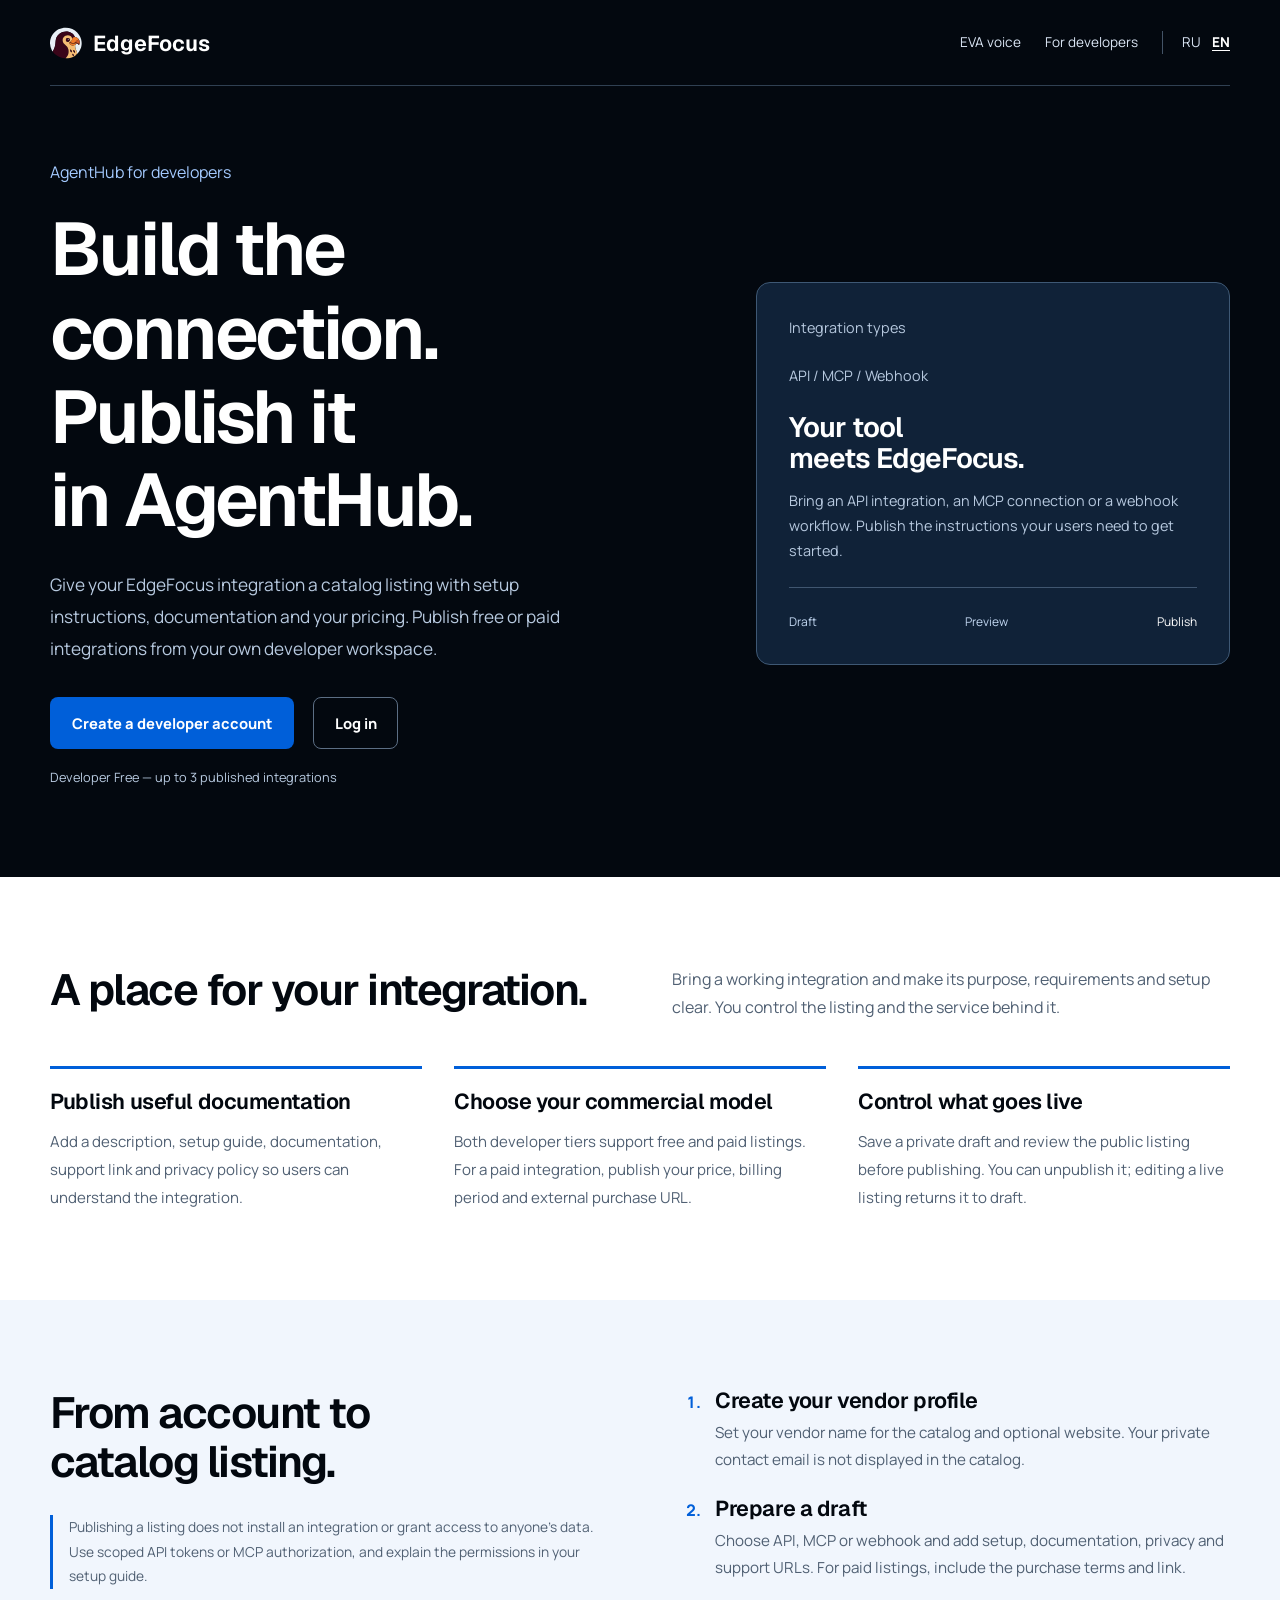
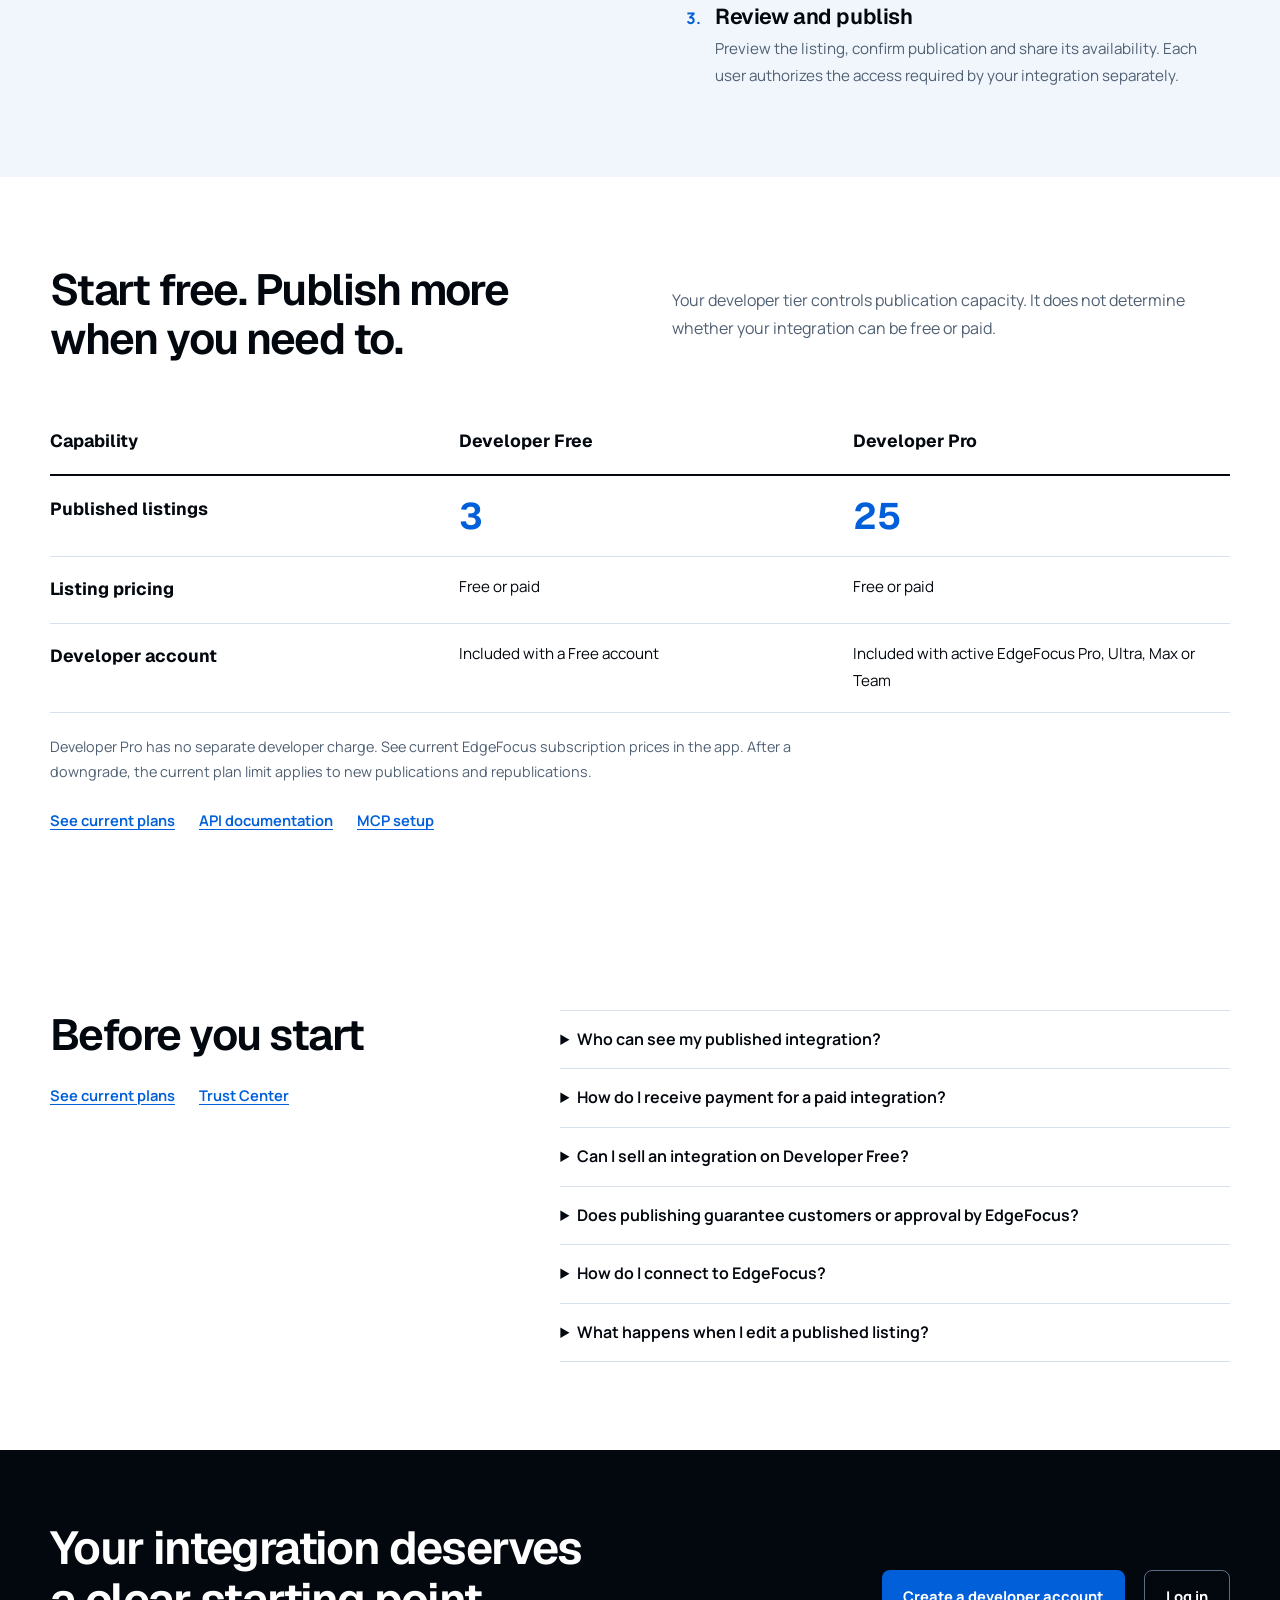
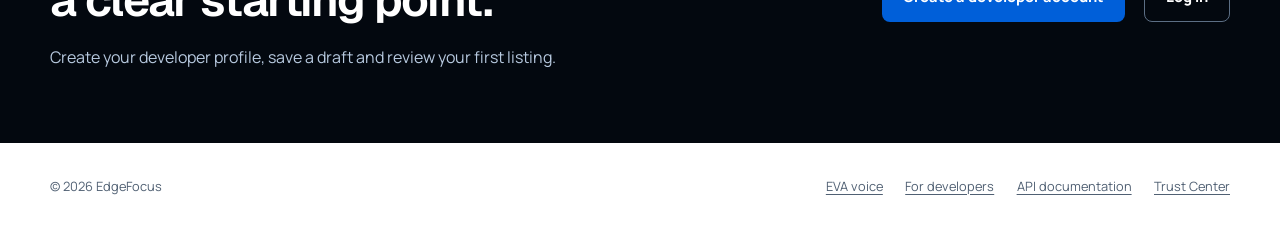
==== en/developers/index.html @ 3989a949 "feat(marketing): launch EVA voice and developer pages" ====
<!doctype html>
<html lang="en" data-product="developer">
<head>
<meta charset="utf-8">
<meta name="viewport" content="width=device-width, initial-scale=1">
<title>Publish EdgeFocus integrations | AgentHub developers</title>
<meta name="description" content="Publish API, MCP and webhook integrations in AgentHub. Developer Free includes 3 published listings; Developer Pro includes 25. Offer free or paid integrations.">
<meta name="theme-color" content="#03080f">
<link rel="canonical" href="https://landing.edgefocus.ru/en/developers/">
<link rel="alternate" hreflang="ru" href="https://landing.edgefocus.ru/ru/developers/">
<link rel="alternate" hreflang="en" href="https://landing.edgefocus.ru/en/developers/">
<link rel="alternate" hreflang="x-default" href="https://landing.edgefocus.ru/en/developers/">
<meta property="og:type" content="website">
<meta property="og:title" content="Publish EdgeFocus integrations | AgentHub developers">
<meta property="og:description" content="Publish API, MCP and webhook integrations in AgentHub. Developer Free includes 3 published listings; Developer Pro includes 25. Offer free or paid integrations.">
<meta property="og:url" content="https://landing.edgefocus.ru/en/developers/">
<meta property="og:locale" content="en_US">
<meta property="og:image" content="https://landing.edgefocus.ru/assets/social.png">
<meta property="og:image:alt" content="EdgeFocus">
<meta name="twitter:card" content="summary_large_image">
<link rel="icon" href="/assets/edge-logo.svg" type="image/svg+xml">
<link rel="stylesheet" href="/launch.css">
<script src="/analytics.js" defer></script>
<script src="/funnel.js" defer></script>
</head>
<body>
<a class="skip" href="#main">Skip to content</a>
<header class="masthead"><div class="wrap"><a class="brand" href="/?lang=en"><img src="/assets/edge-logo.svg" alt="" width="32" height="32"><span>EdgeFocus</span></a><nav class="top-links" aria-label="Resources"><a href="/en/eva/" data-product-link="eva" data-location="nav">EVA voice</a><a href="/en/developers/" aria-current="page" data-product-link="developer" data-location="nav">For developers</a><div class="languages" aria-label="Language"><a href="/ru/developers/" lang="ru" hreflang="ru" data-product-link="developer" data-location="nav" data-product-language="ru">RU</a><a href="/en/developers/" lang="en" hreflang="en" aria-current="page" data-product-link="developer" data-location="nav" data-product-language="en">EN</a></div></nav></div></header>
<main id="main">
<section class="hero"><div class="wrap hero-grid"><div><p class="product-label">AgentHub for developers</p><h1>Build the connection. Publish it in AgentHub.</h1><p class="lede">Give your EdgeFocus integration a catalog listing with setup instructions, documentation and your pricing. Publish free or paid integrations from your own developer workspace.</p><div class="actions"><a class="button primary" href="https://edgefocus.ru/register?intent=developer&amp;utm_source=landing&amp;utm_medium=website&amp;utm_campaign=eva-agenthub-launch-202610&amp;utm_content=en_developer_hero" data-cta="signup" data-intent="developer" data-location="hero">Create a developer account</a><a class="button secondary" href="https://edgefocus.ru/login?intent=developer&amp;utm_source=landing&amp;utm_medium=website&amp;utm_campaign=eva-agenthub-launch-202610&amp;utm_content=en_developer_hero" data-cta="login" data-intent="developer" data-location="hero">Log in</a></div><p class="hero-note">Developer Free — up to 3 published integrations</p></div><aside class="vendor-scene"><p class="scene-caption">Integration types</p><p class="listing-kind">API / MCP / Webhook</p><h2>Your tool meets EdgeFocus.</h2><p>Bring an API integration, an MCP connection or a webhook workflow. Publish the instructions your users need to get started.</p><div class="listing-path"><span>Draft</span><span>Preview</span><span>Publish</span></div></aside></div></section>
<section class="section"><div class="wrap"><div class="section-intro"><h2>A place for your integration.</h2><p>Bring a working integration and make its purpose, requirements and setup clear. You control the listing and the service behind it.</p></div><div class="use-cases"><article><h3>Publish useful documentation</h3><p>Add a description, setup guide, documentation, support link and privacy policy so users can understand the integration.</p></article><article><h3>Choose your commercial model</h3><p>Both developer tiers support free and paid listings. For a paid integration, publish your price, billing period and external purchase URL.</p></article><article><h3>Control what goes live</h3><p>Save a private draft and review the public listing before publishing. You can unpublish it; editing a live listing returns it to draft.</p></article></div></div></section>
<section class="section pale" id="how-it-works"><div class="wrap steps-layout"><div><h2>From account to catalog listing.</h2><p class="callout">Publishing a listing does not install an integration or grant access to anyone’s data. Use scoped API tokens or MCP authorization, and explain the permissions in your setup guide.</p></div><ol class="steps"><li><h3>Create your vendor profile</h3><p>Set your vendor name for the catalog and optional website. Your private contact email is not displayed in the catalog.</p></li><li><h3>Prepare a draft</h3><p>Choose API, MCP or webhook and add setup, documentation, privacy and support URLs. For paid listings, include the purchase terms and link.</p></li><li><h3>Review and publish</h3><p>Preview the listing, confirm publication and share its availability. Each user authorizes the access required by your integration separately.</p></li></ol></div></section>
<section class="section" id="pricing"><div class="wrap"><div class="section-intro"><h2>Start free. Publish more when you need to.</h2><p>Your developer tier controls publication capacity. It does not determine whether your integration can be free or paid.</p></div><table class="plan-table"><thead><tr><th scope="col">Capability</th><th scope="col">Developer Free</th><th scope="col">Developer Pro</th></tr></thead><tbody><tr><th scope="row">Published listings</th><td class="capacity">3</td><td class="capacity">25</td></tr><tr><th scope="row">Listing pricing</th><td>Free or paid</td><td>Free or paid</td></tr><tr><th scope="row">Developer account</th><td>Included with a Free account</td><td>Included with active EdgeFocus Pro, Ultra, Max or Team</td></tr></tbody></table><p class="plan-note">Developer Pro has no separate developer charge. See current EdgeFocus subscription prices in the app. After a downgrade, the current plan limit applies to new publications and republications.</p><div class="text-links"><a href="https://edgefocus.ru/subscribe" data-cta="plans" data-intent="developer" data-location="pricing">See current plans</a><a href="https://edgefocus.ru/api/v1/docs">API documentation</a><a href="https://edgefocus.ru/agents">MCP setup</a></div></div></section>
<section class="section faq"><div class="wrap faq-grid"><div><h2>Before you start</h2><div class="text-links"><a href="https://edgefocus.ru/subscribe" data-cta="plans" data-intent="developer" data-location="pricing">See current plans</a><a href="https://edgefocus.ru/trust">Trust Center</a></div></div><div><details><summary>Who can see my published integration?</summary><p>The AgentHub catalog is available to signed-in EdgeFocus users. After publication, they can see your listing and vendor links. Listings do not have separate public pages for search engines.</p></details><details><summary>How do I receive payment for a paid integration?</summary><p>Buyers pay on your website through your external purchase link. You provide the service, payment terms and support. EdgeFocus does not process or settle the integration purchase.</p></details><details><summary>Can I sell an integration on Developer Free?</summary><p>Yes. Both Free and Pro support free and paid listings. Free allows up to 3 published integrations; Pro allows up to 25.</p></details><details><summary>Does publishing guarantee customers or approval by EdgeFocus?</summary><p>No. A listing makes your integration discoverable in the catalog. It is not an endorsement, a security certification or a guarantee of buyers.</p></details><details><summary>How do I connect to EdgeFocus?</summary><p>Use the EdgeFocus API, webhooks or MCP. Read the API documentation and MCP setup guide. Each customer grants the permissions their chosen integration needs.</p></details><details><summary>What happens when I edit a published listing?</summary><p>Saving edits returns it to draft and removes it from the catalog until you publish again. Your current plan’s publication limit applies when republishing.</p></details></div></div></section>
<section class="final"><div class="wrap"><div><h2>Your integration deserves a clear starting point.</h2><p>Create your developer profile, save a draft and review your first listing.</p></div><div class="actions"><a class="button primary" href="https://edgefocus.ru/register?intent=developer&amp;utm_source=landing&amp;utm_medium=website&amp;utm_campaign=eva-agenthub-launch-202610&amp;utm_content=en_developer_footer" data-cta="signup" data-intent="developer" data-location="footer">Create a developer account</a><a class="button secondary" href="https://edgefocus.ru/login?intent=developer&amp;utm_source=landing&amp;utm_medium=website&amp;utm_campaign=eva-agenthub-launch-202610&amp;utm_content=en_developer_footer" data-cta="login" data-intent="developer" data-location="footer">Log in</a></div></div></section>
</main>
<footer class="footer"><div class="wrap"><p>© 2026 EdgeFocus</p><nav aria-label="Resources"><a href="/en/eva/" data-product-link="eva" data-location="footer">EVA voice</a><a href="/en/developers/" data-product-link="developer" data-location="footer">For developers</a><a href="https://edgefocus.ru/api/v1/docs">API documentation</a><a href="https://edgefocus.ru/trust">Trust Center</a></nav></div></footer>
</body>
</html>
---- launch.css ----
@font-face{font-family:Geist;src:url('/assets/fonts/geist-latin.woff2') format('woff2');font-weight:100 900;font-display:swap;unicode-range:U+0000-00FF,U+0131,U+0152-0153,U+02BB-02BC,U+02C6,U+02DA,U+02DC,U+0304,U+0308,U+0329,U+2000-206F,U+20AC,U+2122,U+2191,U+2193,U+2212,U+2215,U+FEFF,U+FFFD}
@font-face{font-family:Geist;src:url('/assets/fonts/geist-cyrillic.woff2') format('woff2');font-weight:100 900;font-display:swap;unicode-range:U+0301,U+0400-045F,U+0490-0491,U+04B0-04B1,U+2116}
@font-face{font-family:Manrope;src:url('/assets/fonts/manrope-latin.woff2') format('woff2');font-weight:200 800;font-display:swap;unicode-range:U+0000-00FF,U+0131,U+0152-0153,U+02BB-02BC,U+02C6,U+02DA,U+02DC,U+0304,U+0308,U+0329,U+2000-206F,U+20AC,U+2122,U+2191,U+2193,U+2212,U+2215,U+FEFF,U+FFFD}
@font-face{font-family:Manrope;src:url('/assets/fonts/manrope-cyrillic.woff2') format('woff2');font-weight:200 800;font-display:swap;unicode-range:U+0301,U+0400-045F,U+0490-0491,U+04B0-04B1,U+2116}
:root{--ink:#03080f;--blue:#005fd9;--soft:#eaf2ff;--line:#d8e0eb;--muted:#506073;--dark-muted:#b7c9df;--body:Manrope,Arial,sans-serif;--display:Geist,Manrope,Arial,sans-serif;color-scheme:light}
*{box-sizing:border-box}html{scroll-behavior:smooth;scroll-padding-top:2rem}body{margin:0;color:var(--ink);background:#fff;font:400 16px/1.75 var(--body);-webkit-font-smoothing:antialiased}h1,h2,h3,p,figure{margin:0}h1,h2,h3{font-family:var(--display);font-weight:630;line-height:1.13;letter-spacing:-.035em;text-wrap:balance}h1{font-size:clamp(2.65rem,5.8vw,5.35rem);max-width:13ch}h2{font-size:clamp(1.9rem,3.4vw,3rem);max-width:23ch}h3{font-size:1.35rem;letter-spacing:-.02em}a{color:var(--blue);text-underline-offset:.23em}img{display:block;max-width:100%}.wrap{width:min(1180px,calc(100% - 4rem));margin-inline:auto}.section{padding-block:5.5rem}p{max-width:72ch}a:focus-visible,summary:focus-visible{outline:3px solid #78b6ff;outline-offset:5px}.skip{position:absolute;left:1rem;top:-5rem;z-index:5;background:#fff;color:var(--blue);padding:.8rem 1rem}.skip:focus{top:1rem}
.masthead{background:var(--ink);color:#fff}.masthead .wrap{display:flex;justify-content:space-between;align-items:center;gap:1.5rem;min-height:86px;border-bottom:1px solid #304052}.brand{display:inline-flex;align-items:center;gap:.7rem;font:650 1.35rem var(--display);color:#fff;text-decoration:none;white-space:nowrap}.brand img{width:32px;height:32px}.top-links{display:flex;align-items:center;gap:1.5rem;flex-wrap:wrap;font-size:.85rem}.top-links a{color:#dbe6f5;text-decoration:none}.top-links a:hover{text-decoration:underline}.languages{display:flex;gap:.7rem;border-left:1px solid #435366;padding-left:1.2rem}.languages [aria-current]{color:#fff;text-decoration:underline;font-weight:750}
.hero{background:var(--ink);color:#fff;padding:4.5rem 0 5.5rem}.hero-grid{display:grid;grid-template-columns:1.15fr .85fr;align-items:center;gap:4rem}.product-label{font-size:1rem;color:#a4caff;margin-bottom:1.3rem}.hero .lede{color:var(--dark-muted);font-size:1.08rem;line-height:1.85;margin-top:1.7rem;max-width:49ch}.actions{display:flex;align-items:center;flex-wrap:wrap;gap:.9rem 1.2rem;margin-top:2rem}.button{display:inline-flex;align-items:center;justify-content:center;min-height:52px;padding:.8rem 1.3rem;border:1px solid transparent;border-radius:8px;font-size:.92rem;font-weight:750;line-height:1.45;text-align:center;text-decoration:none}.primary{background:var(--blue);color:#fff}.primary:hover{background:#004cad}.secondary{border-color:#5c6e84;color:#fff}.secondary:hover{background:#19283a}.hero-note{font-size:.8rem;line-height:1.7;color:var(--dark-muted);margin-top:1.1rem;max-width:59ch}.hero a:not(.button){color:#b2d4ff}
.voice-scene{padding:2rem 0 1rem;border-block:1px solid #405167}.scene-caption{font-size:.78rem;color:var(--dark-muted);margin-bottom:1.4rem}.scene-heading{display:flex;align-items:center;gap:.7rem;font:650 1.2rem var(--display)}.eva-orb{width:38px;height:38px;border:1px solid #79b8ff;border-radius:50%;display:grid;place-items:center;color:#a4caff}.waveform{display:flex;align-items:center;justify-content:center;gap:6px;height:100px;margin:1rem 0}.waveform i{display:block;width:5px;height:20px;background:#8dc4ff;border-radius:4px}.waveform i:nth-child(3n){height:55px}.waveform i:nth-child(4n){height:76px}.waveform i:nth-child(5n){height:35px}.sample-quote{font-size:1.45rem;line-height:1.55;font-family:var(--display);max-width:25ch}.scene-footer{font-size:.78rem;line-height:1.7;color:var(--dark-muted);margin-top:1.5rem}.vendor-scene{padding:2rem;background:#102238;border:1px solid #3e5874;border-radius:14px}.listing-top{display:flex;justify-content:space-between;align-items:center;gap:1rem}.draft-badge{border:1px solid #7794b5;padding:.2rem .55rem;border-radius:4px;font-size:.75rem;color:#d6e6fb}.listing-kind{font-size:.85rem;color:#bed9fb}.vendor-scene h2{font-size:1.75rem;margin:1.5rem 0 .8rem;max-width:16ch}.vendor-scene>p{font-size:.9rem;color:var(--dark-muted)}.listing-path{display:flex;justify-content:space-between;gap:.5rem;padding-top:1.4rem;margin-top:1.5rem;border-top:1px solid #405670;font-size:.75rem;color:#c2d7f1}.listing-path span:last-child{color:#fff}
.section-intro{display:grid;grid-template-columns:1fr 1fr;gap:4rem;margin-bottom:2.8rem}.section-intro>p{color:var(--muted);align-self:center}.use-cases{display:grid;grid-template-columns:repeat(3,minmax(0,1fr));gap:2rem}.use-cases article{border-top:3px solid var(--blue);padding-top:1.3rem}.use-cases p{font-size:.94rem;line-height:1.85;color:var(--muted);margin-top:.9rem}.pale{background:#f1f6fd}.steps-layout{display:grid;grid-template-columns:1fr 1fr;gap:5rem}.steps{margin:0;padding-left:1.5rem}.steps li{padding:0 0 1.4rem .7rem}.steps li:last-child{padding-bottom:0}.steps li::marker{color:var(--blue);font-weight:750}.steps p{color:var(--muted);font-size:.95rem;margin-top:.5rem}.callout{border-left:3px solid var(--blue);padding-left:1rem;color:var(--muted);font-size:.86rem;line-height:1.8;margin-top:1.8rem}
.plan-table{width:100%;border-collapse:collapse;font-size:.95rem;margin-top:2rem}.plan-table th,.plan-table td{text-align:left;vertical-align:top;padding:1.1rem 1rem;border-bottom:1px solid var(--line);width:33.333%;overflow-wrap:anywhere}.plan-table th{font-family:var(--display);font-size:1.1rem}.plan-table th:first-child,.plan-table td:first-child{padding-left:0}.plan-table thead{border-bottom:2px solid var(--ink)}.plan-table .capacity{font:650 2.3rem/1.2 var(--display);color:var(--blue)}.plan-note{font-size:.9rem;color:var(--muted);margin-top:1.3rem;max-width:85ch}.text-links{display:flex;gap:1.5rem;flex-wrap:wrap;margin-top:1.5rem;font-weight:650;font-size:.92rem}.faq-grid{display:grid;grid-template-columns:.8fr 1.2fr;gap:4rem}.faq details{border-bottom:1px solid var(--line);padding:1rem 0}.faq details:first-child{border-top:1px solid var(--line)}summary{cursor:pointer;font-weight:650;line-height:1.6;padding-right:.5rem}.faq details p{font-size:.92rem;color:var(--muted);padding:1rem 0 .4rem}.final{background:var(--ink);color:#fff;padding-block:4.5rem}.final .wrap{display:grid;grid-template-columns:1fr 1fr;gap:3rem;align-items:center}.final h2{font-size:clamp(2rem,3.6vw,3.5rem);max-width:21ch}.final p{color:var(--dark-muted);margin-top:1rem}.final .actions{margin:0;justify-content:flex-end}.final a:not(.button){color:#b2d4ff}.footer{padding-block:2rem;color:var(--muted);font-size:.8rem}.footer .wrap{display:flex;justify-content:space-between;gap:1.5rem;flex-wrap:wrap}.footer nav{display:flex;gap:1.4rem;flex-wrap:wrap}.footer a{color:var(--muted)}
@media(max-width:900px){.wrap{width:min(100% - 3rem,760px)}.hero-grid{gap:2rem;grid-template-columns:1.1fr .9fr}.hero{padding-block:3rem 4rem}.hero h1{font-size:clamp(2.5rem,5.8vw,4rem)}.section-intro,.steps-layout,.faq-grid{gap:2.5rem}.use-cases{gap:1.3rem}.top-links{gap:1rem}.section{padding-block:4rem}.vendor-scene{padding:1.3rem}}
@media(max-width:650px){.wrap{width:calc(100% - 2rem)}.masthead .wrap{min-height:76px;gap:.7rem}.top-links>a{display:none}.top-links .languages{border:0;padding:0}.brand{font-size:1.1rem}.brand img{width:27px;height:27px}.hero-grid,.section-intro,.steps-layout,.faq-grid,.final .wrap{grid-template-columns:1fr;gap:2.3rem}.hero h1{font-size:clamp(2.6rem,10.7vw,4rem);max-width:15ch}.hero .lede{font-size:1rem}.hero-note{font-size:.78rem}.voice-scene{padding-block:1.4rem}.waveform{height:70px;margin:.5rem 0}.waveform i:nth-child(4n){height:60px}.sample-quote{font-size:1.35rem}.use-cases{grid-template-columns:1fr;gap:2rem}.use-cases p{max-width:62ch}.section-intro{gap:1rem;margin-bottom:2rem}.section{padding-block:3.5rem}.actions .button{flex:1 1 auto}.final .actions{justify-content:flex-start}.final{padding-block:3.5rem}.plan-table{font-size:.8rem}.plan-table th{font-size:.95rem}.plan-table th,.plan-table td{padding:1rem .5rem}.plan-table .capacity{font-size:2rem}.plan-note{font-size:.85rem}.listing-path{font-size:.7rem}.footer{padding-block:1.5rem}}
@media(prefers-reduced-motion:reduce){html{scroll-behavior:auto}}
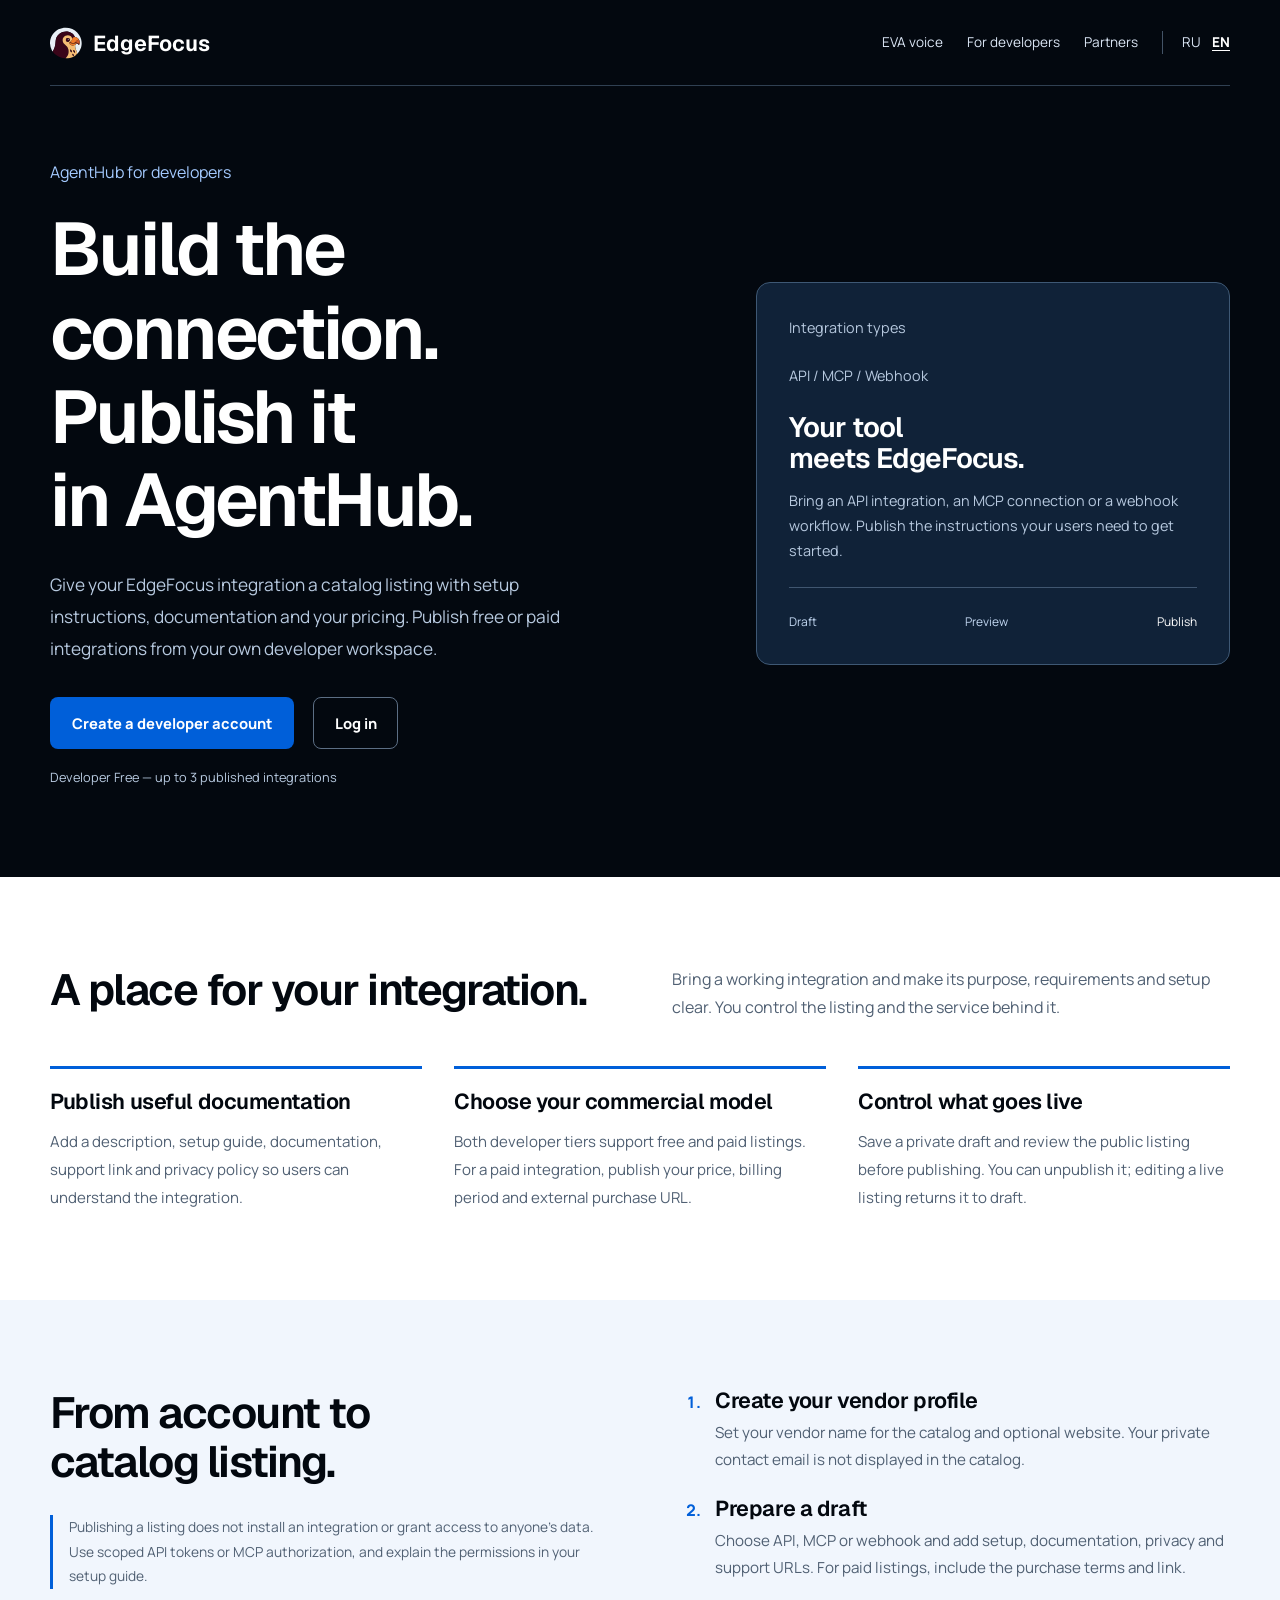
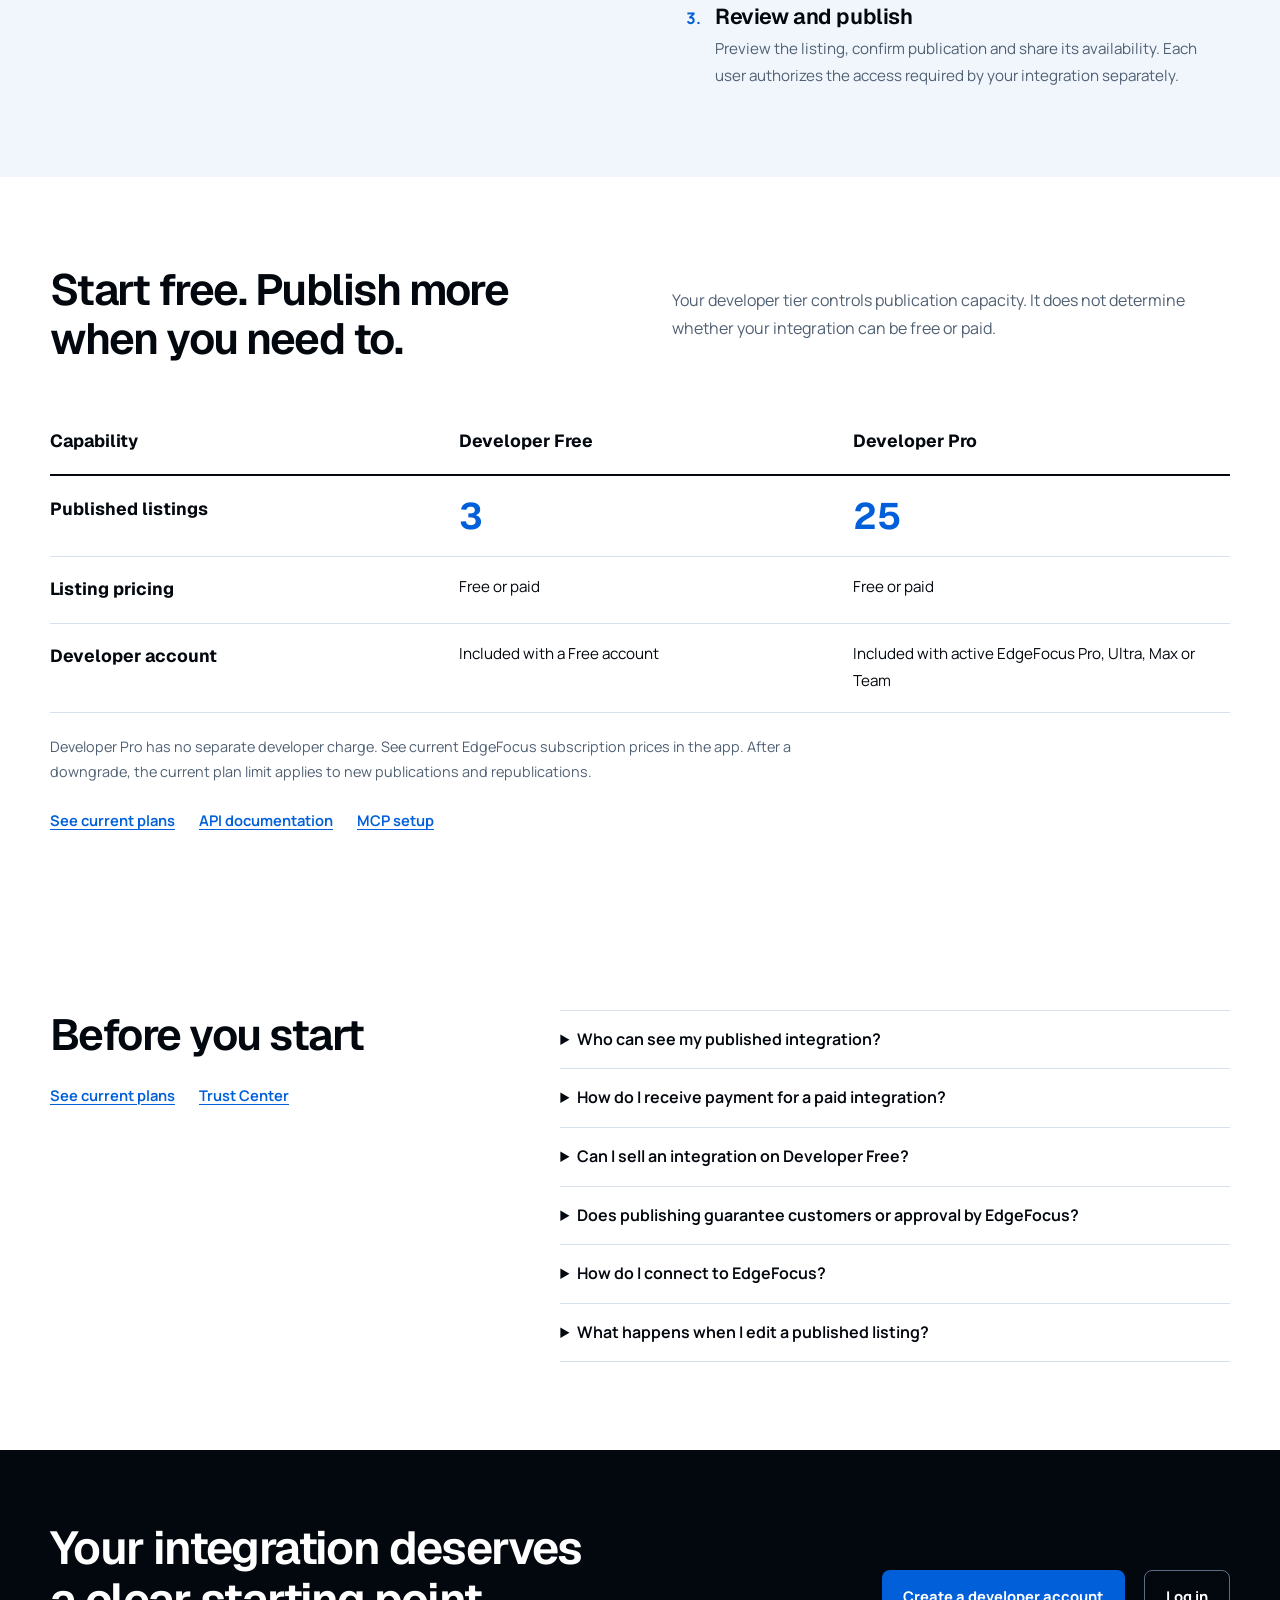
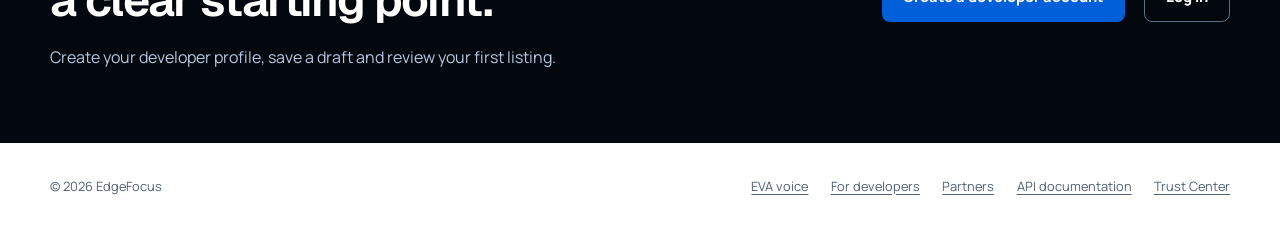
==== commit 86058aac: "Launch product partner pages and attributed applications" ====
--- a/en/developers/index.html
+++ b/en/developers/index.html
@@ -25,7 +25,7 @@
 </head>
 <body>
 <a class="skip" href="#main">Skip to content</a>
-<header class="masthead"><div class="wrap"><a class="brand" href="/?lang=en"><img src="/assets/edge-logo.svg" alt="" width="32" height="32"><span>EdgeFocus</span></a><nav class="top-links" aria-label="Resources"><a href="/en/eva/" data-product-link="eva" data-location="nav">EVA voice</a><a href="/en/developers/" aria-current="page" data-product-link="developer" data-location="nav">For developers</a><div class="languages" aria-label="Language"><a href="/ru/developers/" lang="ru" hreflang="ru" data-product-link="developer" data-location="nav" data-product-language="ru">RU</a><a href="/en/developers/" lang="en" hreflang="en" aria-current="page" data-product-link="developer" data-location="nav" data-product-language="en">EN</a></div></nav></div></header>
+<header class="masthead"><div class="wrap"><a class="brand" href="/?lang=en"><img src="/assets/edge-logo.svg" alt="" width="32" height="32"><span>EdgeFocus</span></a><nav class="top-links" aria-label="Resources"><a href="/en/eva/" data-product-link="eva" data-location="nav">EVA voice</a><a href="/en/developers/" aria-current="page" data-product-link="developer" data-location="nav">For developers</a><a href="/en/partners/" data-product-link="partner" data-location="nav">Partners</a><div class="languages" aria-label="Language"><a href="/ru/developers/" lang="ru" hreflang="ru" data-product-link="developer" data-location="nav" data-product-language="ru">RU</a><a href="/en/developers/" lang="en" hreflang="en" aria-current="page" data-product-link="developer" data-location="nav" data-product-language="en">EN</a></div></nav></div></header>
 <main id="main">
 <section class="hero"><div class="wrap hero-grid"><div><p class="product-label">AgentHub for developers</p><h1>Build the connection. Publish it in AgentHub.</h1><p class="lede">Give your EdgeFocus integration a catalog listing with setup instructions, documentation and your pricing. Publish free or paid integrations from your own developer workspace.</p><div class="actions"><a class="button primary" href="https://edgefocus.ru/register?intent=developer&amp;utm_source=landing&amp;utm_medium=website&amp;utm_campaign=eva-agenthub-launch-202610&amp;utm_content=en_developer_hero" data-cta="signup" data-intent="developer" data-location="hero">Create a developer account</a><a class="button secondary" href="https://edgefocus.ru/login?intent=developer&amp;utm_source=landing&amp;utm_medium=website&amp;utm_campaign=eva-agenthub-launch-202610&amp;utm_content=en_developer_hero" data-cta="login" data-intent="developer" data-location="hero">Log in</a></div><p class="hero-note">Developer Free — up to 3 published integrations</p></div><aside class="vendor-scene"><p class="scene-caption">Integration types</p><p class="listing-kind">API / MCP / Webhook</p><h2>Your tool meets EdgeFocus.</h2><p>Bring an API integration, an MCP connection or a webhook workflow. Publish the instructions your users need to get started.</p><div class="listing-path"><span>Draft</span><span>Preview</span><span>Publish</span></div></aside></div></section>
 <section class="section"><div class="wrap"><div class="section-intro"><h2>A place for your integration.</h2><p>Bring a working integration and make its purpose, requirements and setup clear. You control the listing and the service behind it.</p></div><div class="use-cases"><article><h3>Publish useful documentation</h3><p>Add a description, setup guide, documentation, support link and privacy policy so users can understand the integration.</p></article><article><h3>Choose your commercial model</h3><p>Both developer tiers support free and paid listings. For a paid integration, publish your price, billing period and external purchase URL.</p></article><article><h3>Control what goes live</h3><p>Save a private draft and review the public listing before publishing. You can unpublish it; editing a live listing returns it to draft.</p></article></div></div></section>
@@ -34,6 +34,6 @@
 <section class="section faq"><div class="wrap faq-grid"><div><h2>Before you start</h2><div class="text-links"><a href="https://edgefocus.ru/subscribe" data-cta="plans" data-intent="developer" data-location="pricing">See current plans</a><a href="https://edgefocus.ru/trust">Trust Center</a></div></div><div><details><summary>Who can see my published integration?</summary><p>The AgentHub catalog is available to signed-in EdgeFocus users. After publication, they can see your listing and vendor links. Listings do not have separate public pages for search engines.</p></details><details><summary>How do I receive payment for a paid integration?</summary><p>Buyers pay on your website through your external purchase link. You provide the service, payment terms and support. EdgeFocus does not process or settle the integration purchase.</p></details><details><summary>Can I sell an integration on Developer Free?</summary><p>Yes. Both Free and Pro support free and paid listings. Free allows up to 3 published integrations; Pro allows up to 25.</p></details><details><summary>Does publishing guarantee customers or approval by EdgeFocus?</summary><p>No. A listing makes your integration discoverable in the catalog. It is not an endorsement, a security certification or a guarantee of buyers.</p></details><details><summary>How do I connect to EdgeFocus?</summary><p>Use the EdgeFocus API, webhooks or MCP. Read the API documentation and MCP setup guide. Each customer grants the permissions their chosen integration needs.</p></details><details><summary>What happens when I edit a published listing?</summary><p>Saving edits returns it to draft and removes it from the catalog until you publish again. Your current plan’s publication limit applies when republishing.</p></details></div></div></section>
 <section class="final"><div class="wrap"><div><h2>Your integration deserves a clear starting point.</h2><p>Create your developer profile, save a draft and review your first listing.</p></div><div class="actions"><a class="button primary" href="https://edgefocus.ru/register?intent=developer&amp;utm_source=landing&amp;utm_medium=website&amp;utm_campaign=eva-agenthub-launch-202610&amp;utm_content=en_developer_footer" data-cta="signup" data-intent="developer" data-location="footer">Create a developer account</a><a class="button secondary" href="https://edgefocus.ru/login?intent=developer&amp;utm_source=landing&amp;utm_medium=website&amp;utm_campaign=eva-agenthub-launch-202610&amp;utm_content=en_developer_footer" data-cta="login" data-intent="developer" data-location="footer">Log in</a></div></div></section>
 </main>
-<footer class="footer"><div class="wrap"><p>© 2026 EdgeFocus</p><nav aria-label="Resources"><a href="/en/eva/" data-product-link="eva" data-location="footer">EVA voice</a><a href="/en/developers/" data-product-link="developer" data-location="footer">For developers</a><a href="https://edgefocus.ru/api/v1/docs">API documentation</a><a href="https://edgefocus.ru/trust">Trust Center</a></nav></div></footer>
+<footer class="footer"><div class="wrap"><p>© 2026 EdgeFocus</p><nav aria-label="Resources"><a href="/en/eva/" data-product-link="eva" data-location="footer">EVA voice</a><a href="/en/developers/" data-product-link="developer" data-location="footer">For developers</a><a href="/en/partners/" data-product-link="partner" data-location="footer">Partners</a><a href="https://edgefocus.ru/api/v1/docs">API documentation</a><a href="https://edgefocus.ru/trust">Trust Center</a></nav></div></footer>
 </body>
 </html>
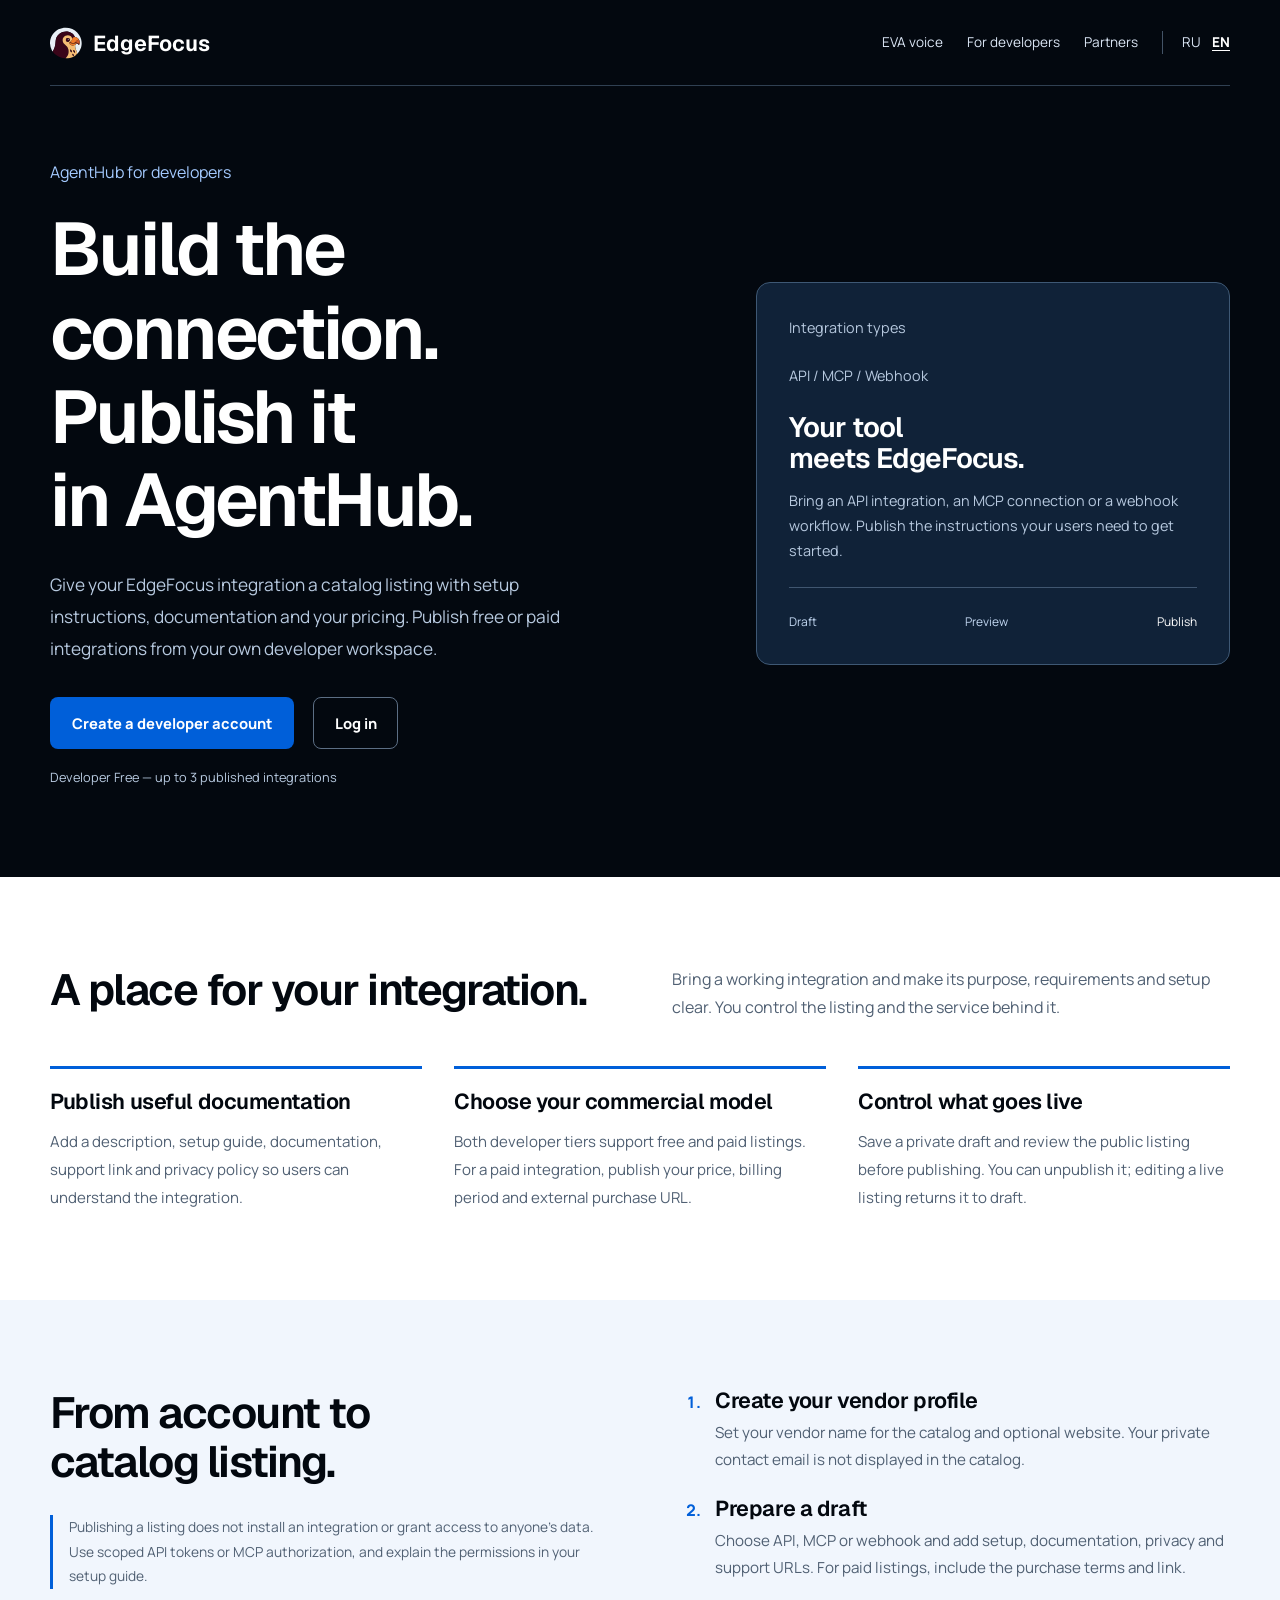
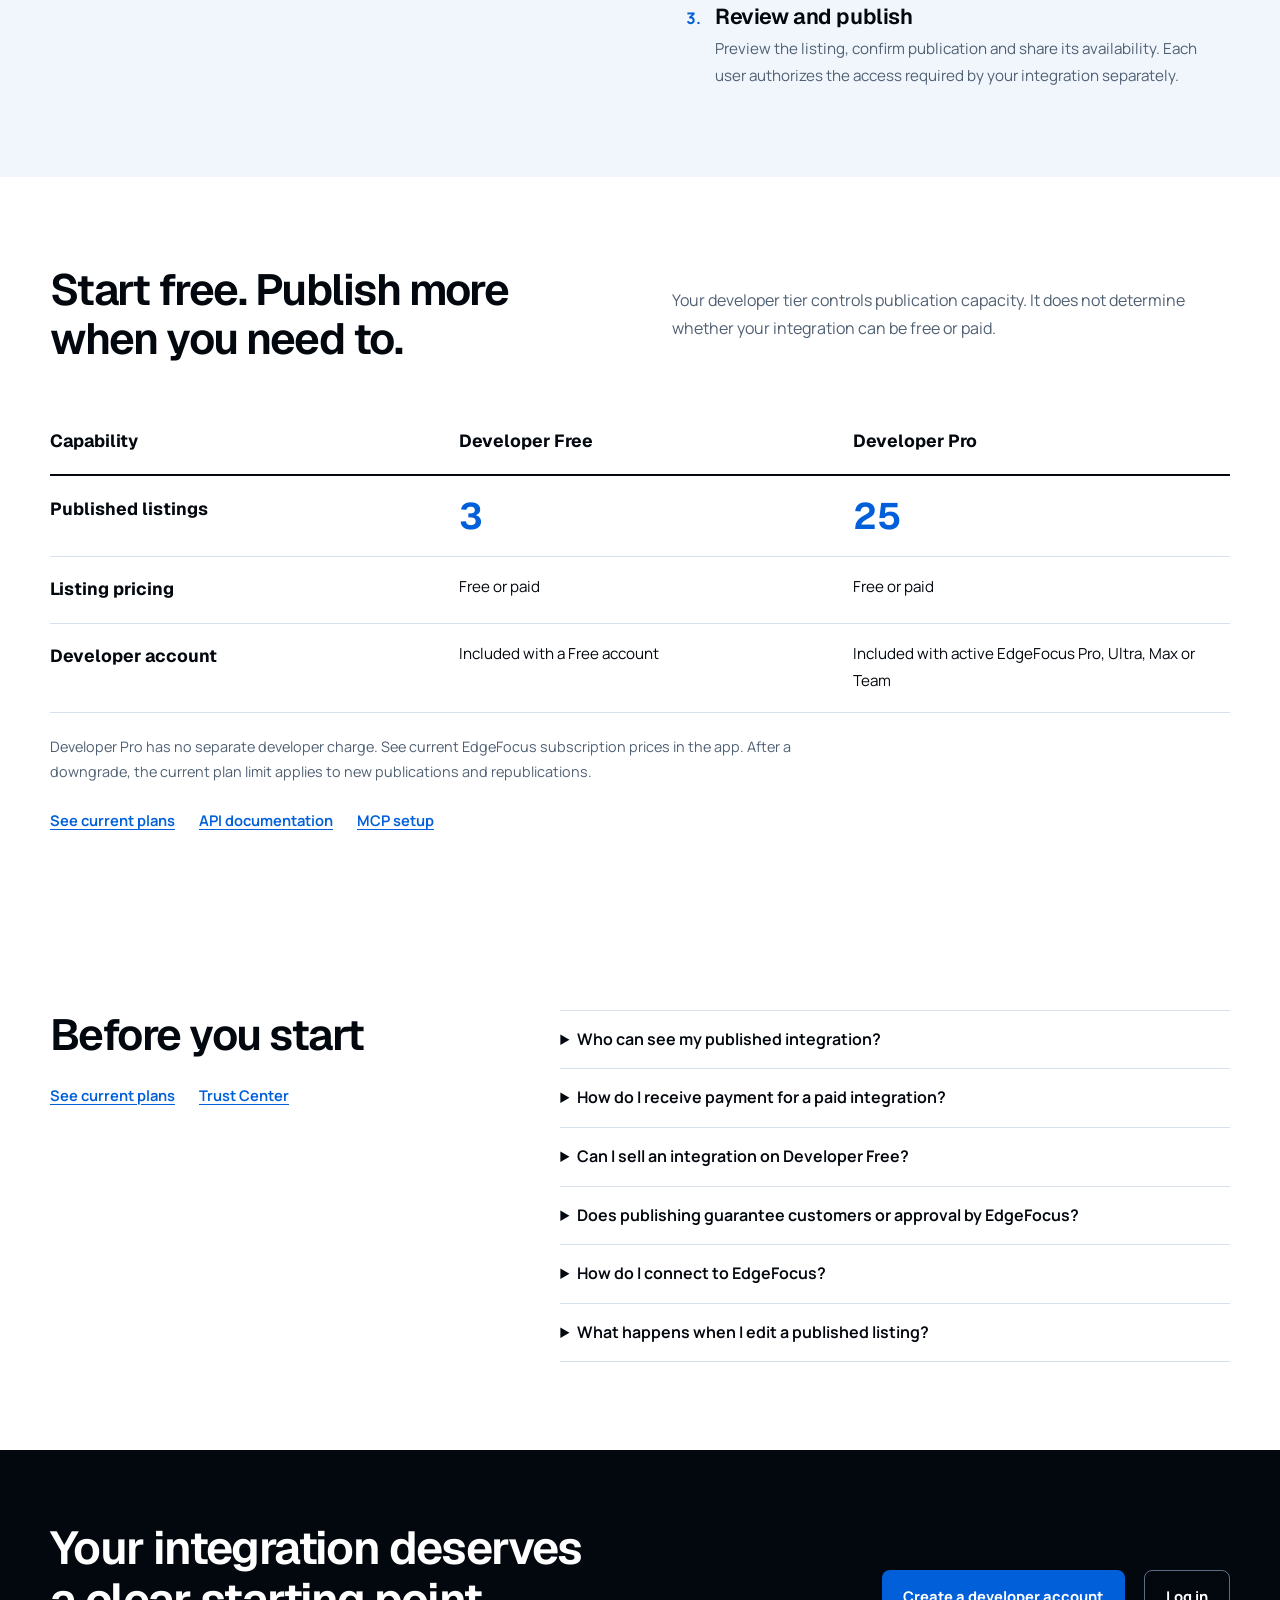
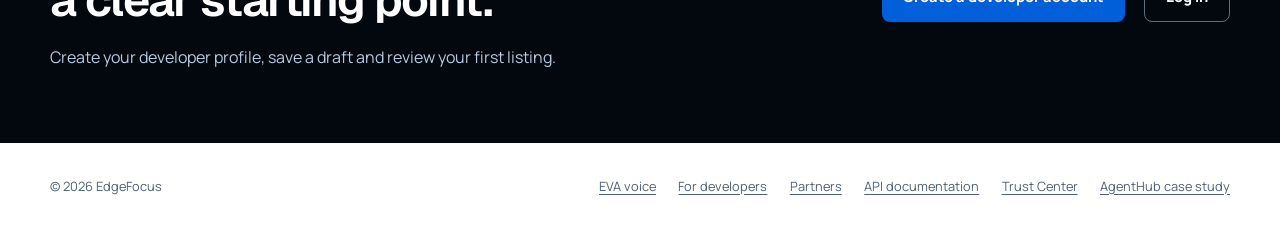
==== commit 9bea6dc2: "Link EdgeFocus and AgentHub to the shared case portfolio" ====
--- a/en/developers/index.html
+++ b/en/developers/index.html
@@ -34,6 +34,6 @@
 <section class="section faq"><div class="wrap faq-grid"><div><h2>Before you start</h2><div class="text-links"><a href="https://edgefocus.ru/subscribe" data-cta="plans" data-intent="developer" data-location="pricing">See current plans</a><a href="https://edgefocus.ru/trust">Trust Center</a></div></div><div><details><summary>Who can see my published integration?</summary><p>The AgentHub catalog is available to signed-in EdgeFocus users. After publication, they can see your listing and vendor links. Listings do not have separate public pages for search engines.</p></details><details><summary>How do I receive payment for a paid integration?</summary><p>Buyers pay on your website through your external purchase link. You provide the service, payment terms and support. EdgeFocus does not process or settle the integration purchase.</p></details><details><summary>Can I sell an integration on Developer Free?</summary><p>Yes. Both Free and Pro support free and paid listings. Free allows up to 3 published integrations; Pro allows up to 25.</p></details><details><summary>Does publishing guarantee customers or approval by EdgeFocus?</summary><p>No. A listing makes your integration discoverable in the catalog. It is not an endorsement, a security certification or a guarantee of buyers.</p></details><details><summary>How do I connect to EdgeFocus?</summary><p>Use the EdgeFocus API, webhooks or MCP. Read the API documentation and MCP setup guide. Each customer grants the permissions their chosen integration needs.</p></details><details><summary>What happens when I edit a published listing?</summary><p>Saving edits returns it to draft and removes it from the catalog until you publish again. Your current plan’s publication limit applies when republishing.</p></details></div></div></section>
 <section class="final"><div class="wrap"><div><h2>Your integration deserves a clear starting point.</h2><p>Create your developer profile, save a draft and review your first listing.</p></div><div class="actions"><a class="button primary" href="https://edgefocus.ru/register?intent=developer&amp;utm_source=landing&amp;utm_medium=website&amp;utm_campaign=eva-agenthub-launch-202610&amp;utm_content=en_developer_footer" data-cta="signup" data-intent="developer" data-location="footer">Create a developer account</a><a class="button secondary" href="https://edgefocus.ru/login?intent=developer&amp;utm_source=landing&amp;utm_medium=website&amp;utm_campaign=eva-agenthub-launch-202610&amp;utm_content=en_developer_footer" data-cta="login" data-intent="developer" data-location="footer">Log in</a></div></div></section>
 </main>
-<footer class="footer"><div class="wrap"><p>© 2026 EdgeFocus</p><nav aria-label="Resources"><a href="/en/eva/" data-product-link="eva" data-location="footer">EVA voice</a><a href="/en/developers/" data-product-link="developer" data-location="footer">For developers</a><a href="/en/partners/" data-product-link="partner" data-location="footer">Partners</a><a href="https://edgefocus.ru/api/v1/docs">API documentation</a><a href="https://edgefocus.ru/trust">Trust Center</a></nav></div></footer>
+<footer class="footer"><div class="wrap"><p>© 2026 EdgeFocus</p><nav aria-label="Resources"><a href="/en/eva/" data-product-link="eva" data-location="footer">EVA voice</a><a href="/en/developers/" data-product-link="developer" data-location="footer">For developers</a><a href="/en/partners/" data-product-link="partner" data-location="footer">Partners</a><a href="https://edgefocus.ru/api/v1/docs">API documentation</a><a href="https://edgefocus.ru/trust">Trust Center</a><a href="https://edgeivaikin.com/cases/#agenthub-developers">AgentHub case study</a></nav></div></footer>
 </body>
 </html>
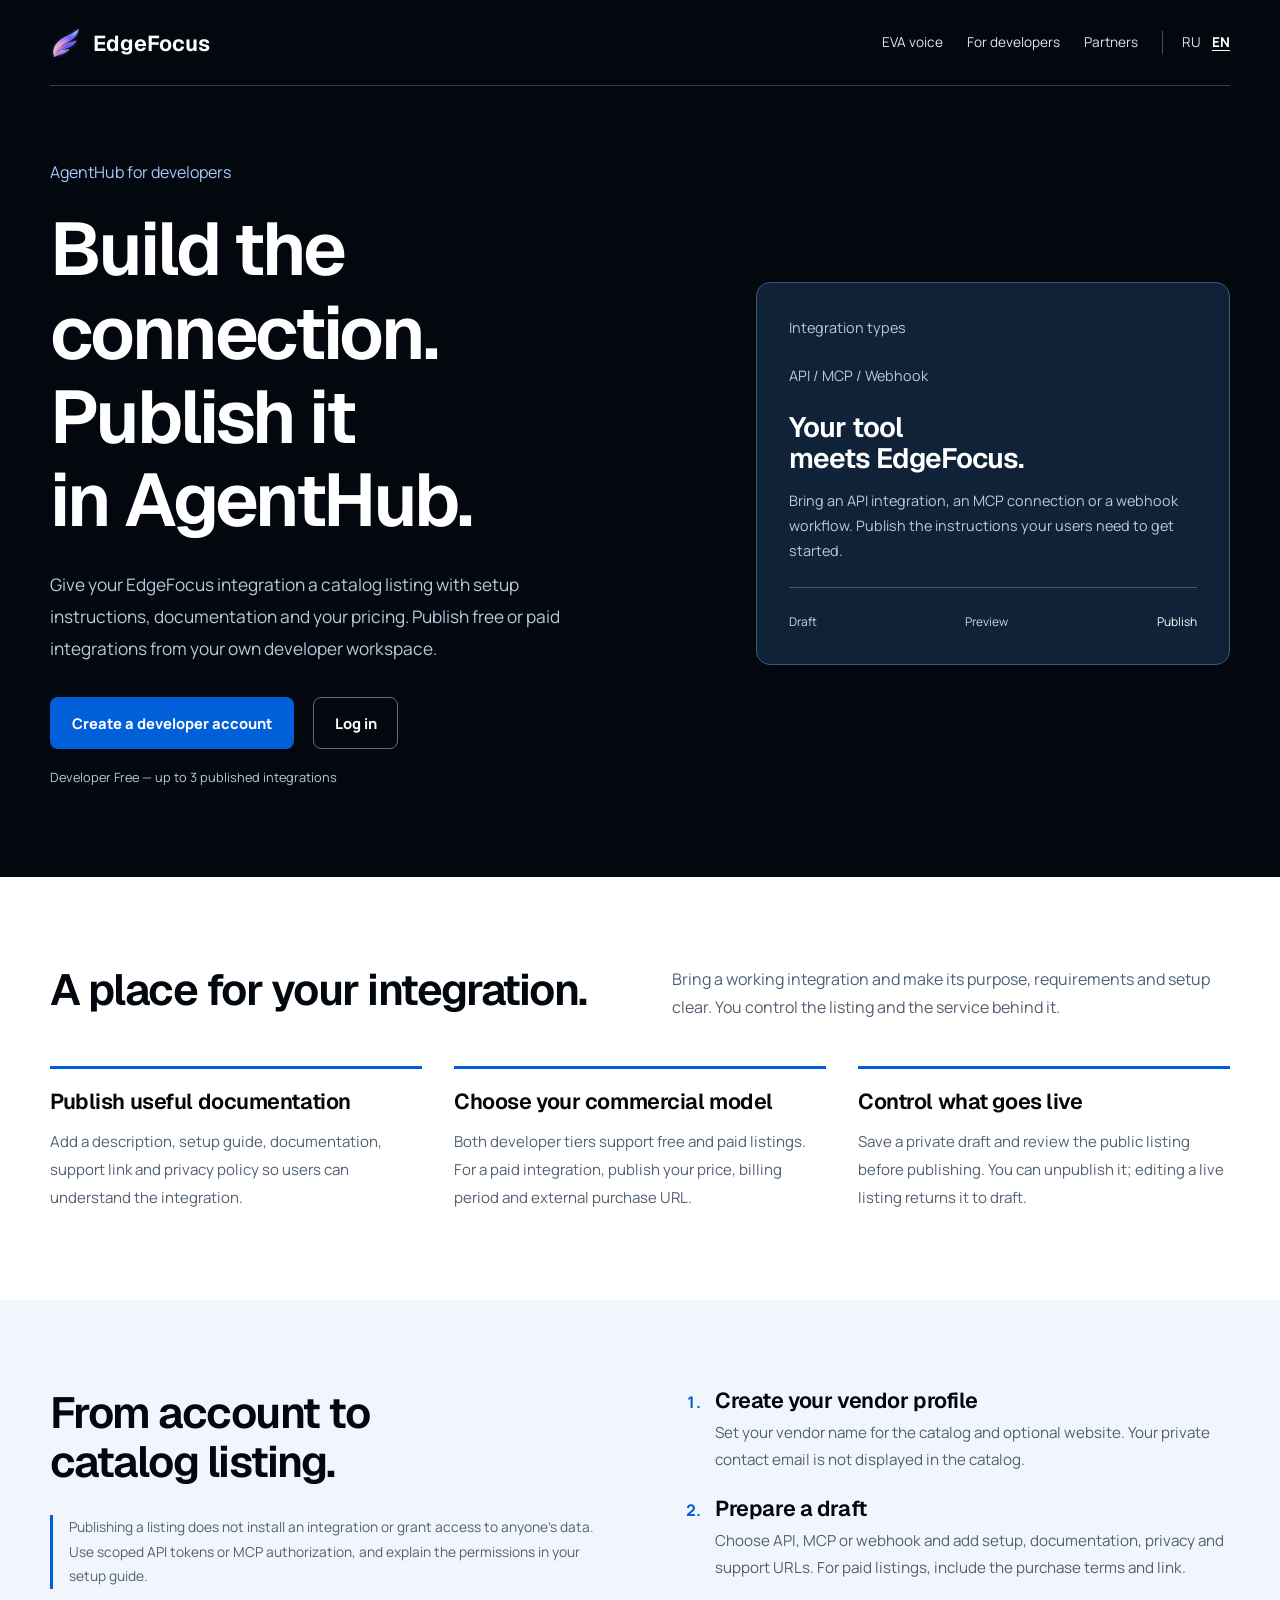
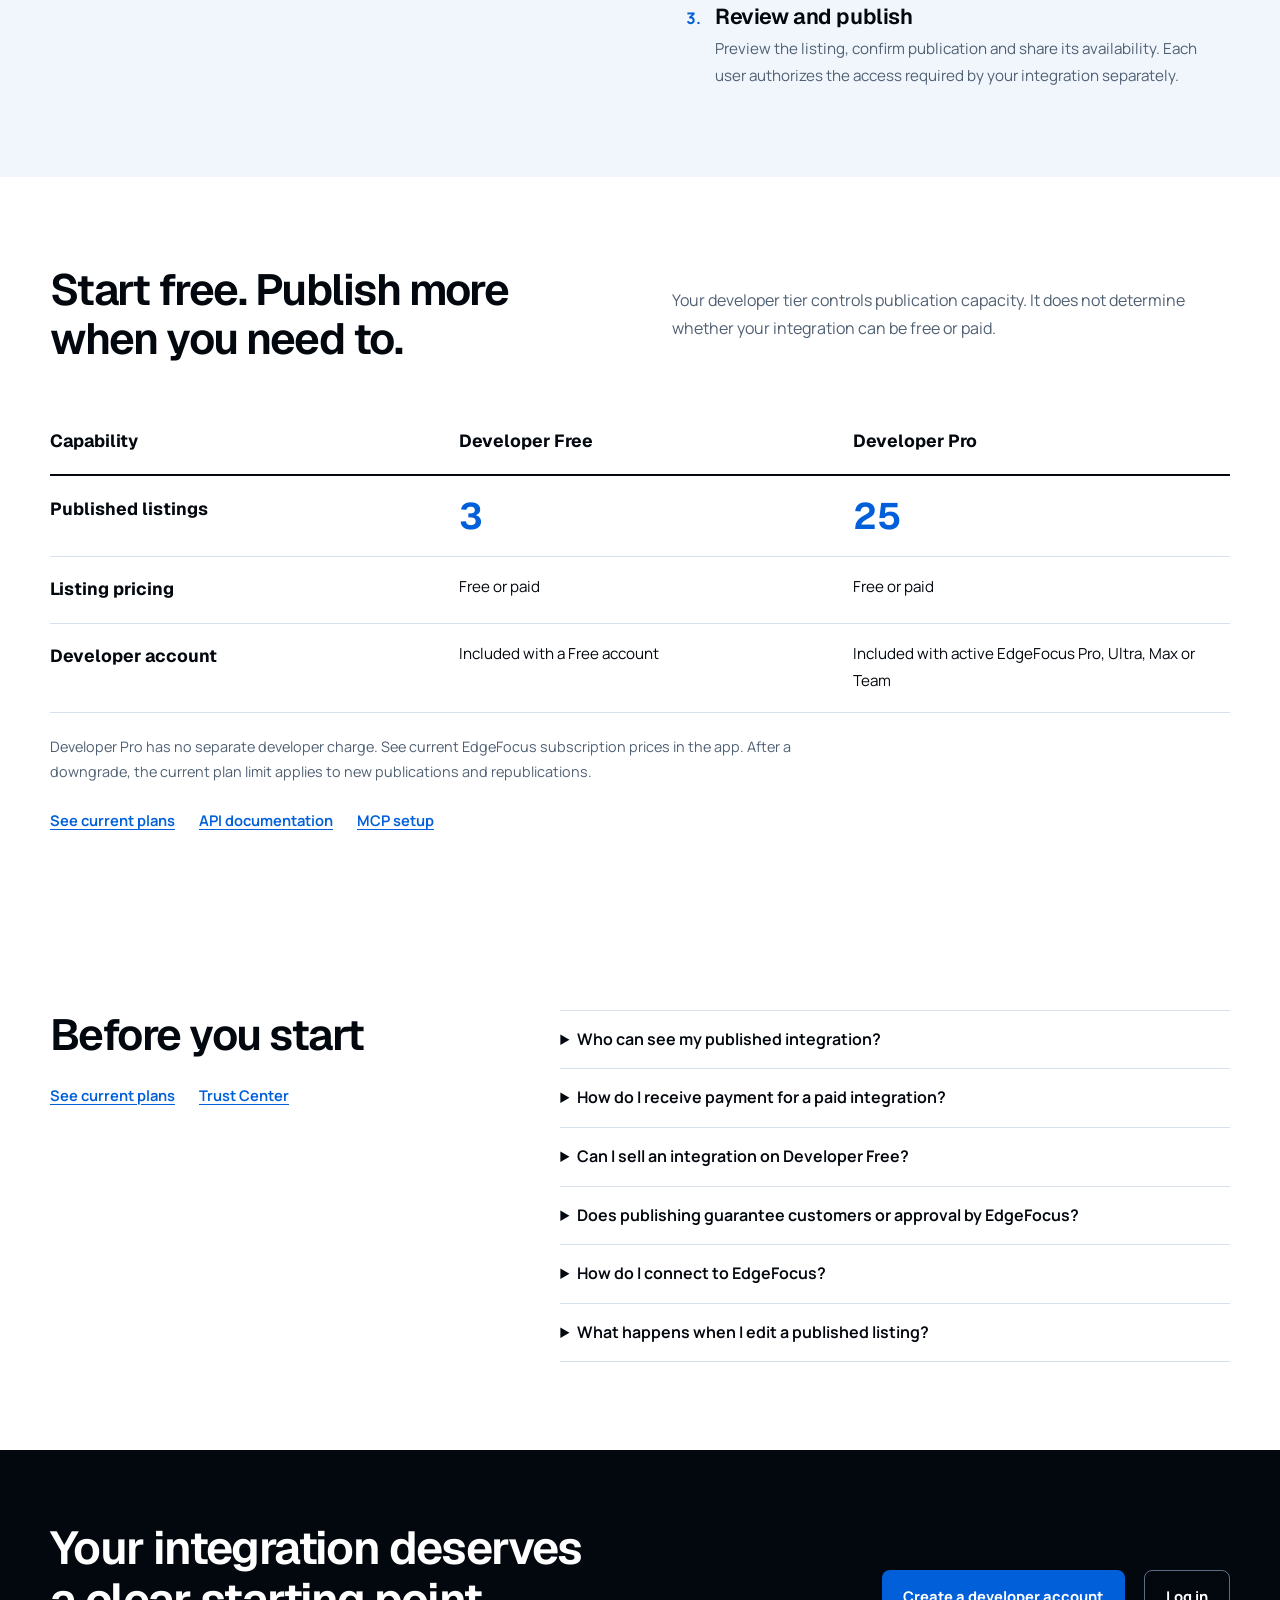
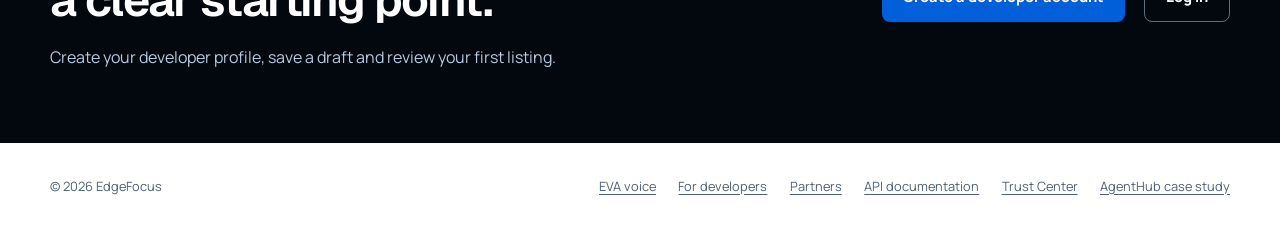
==== commit 51a0103d: "Align the landing with the Aurora Wing mark and live positioning. The homepage title, description, a" ====
--- a/en/developers/index.html
+++ b/en/developers/index.html
@@ -16,9 +16,20 @@
 <meta property="og:url" content="https://landing.edgefocus.ru/en/developers/">
 <meta property="og:locale" content="en_US">
 <meta property="og:image" content="https://landing.edgefocus.ru/assets/social.png">
-<meta property="og:image:alt" content="EdgeFocus">
+<meta property="og:image:type" content="image/png">
+<meta property="og:image:width" content="1200">
+<meta property="og:image:height" content="630">
+<meta property="og:image:alt" content="EdgeFocus Aurora Wing. AI Agent Execution Platform. From intent to measurable outcomes.">
 <meta name="twitter:card" content="summary_large_image">
-<link rel="icon" href="/assets/edge-logo.svg" type="image/svg+xml">
+<meta name="twitter:image" content="https://landing.edgefocus.ru/assets/social.png">
+<link rel="icon" href="/assets/favicon.svg" type="image/svg+xml">
+<link rel="icon" href="/assets/icons/favicon-32x32.png" sizes="32x32" type="image/png">
+<link rel="icon" href="/assets/icons/favicon-16x16.png" sizes="16x16" type="image/png">
+<link rel="alternate icon" href="/favicon.ico" sizes="16x16 32x32 48x48">
+<link rel="apple-touch-icon" href="/assets/icons/apple-touch-icon-180x180.png">
+<link rel="mask-icon" href="/assets/icons/safari-pinned-tab.svg" color="#6E4CF2">
+<meta name="msapplication-TileImage" content="/assets/icons/mstile-150x150.png">
+<meta name="msapplication-TileColor" content="#0B0B10">
 <link rel="stylesheet" href="/launch.css">
 <script src="/analytics.js" defer></script>
 <script src="/funnel.js" defer></script>
